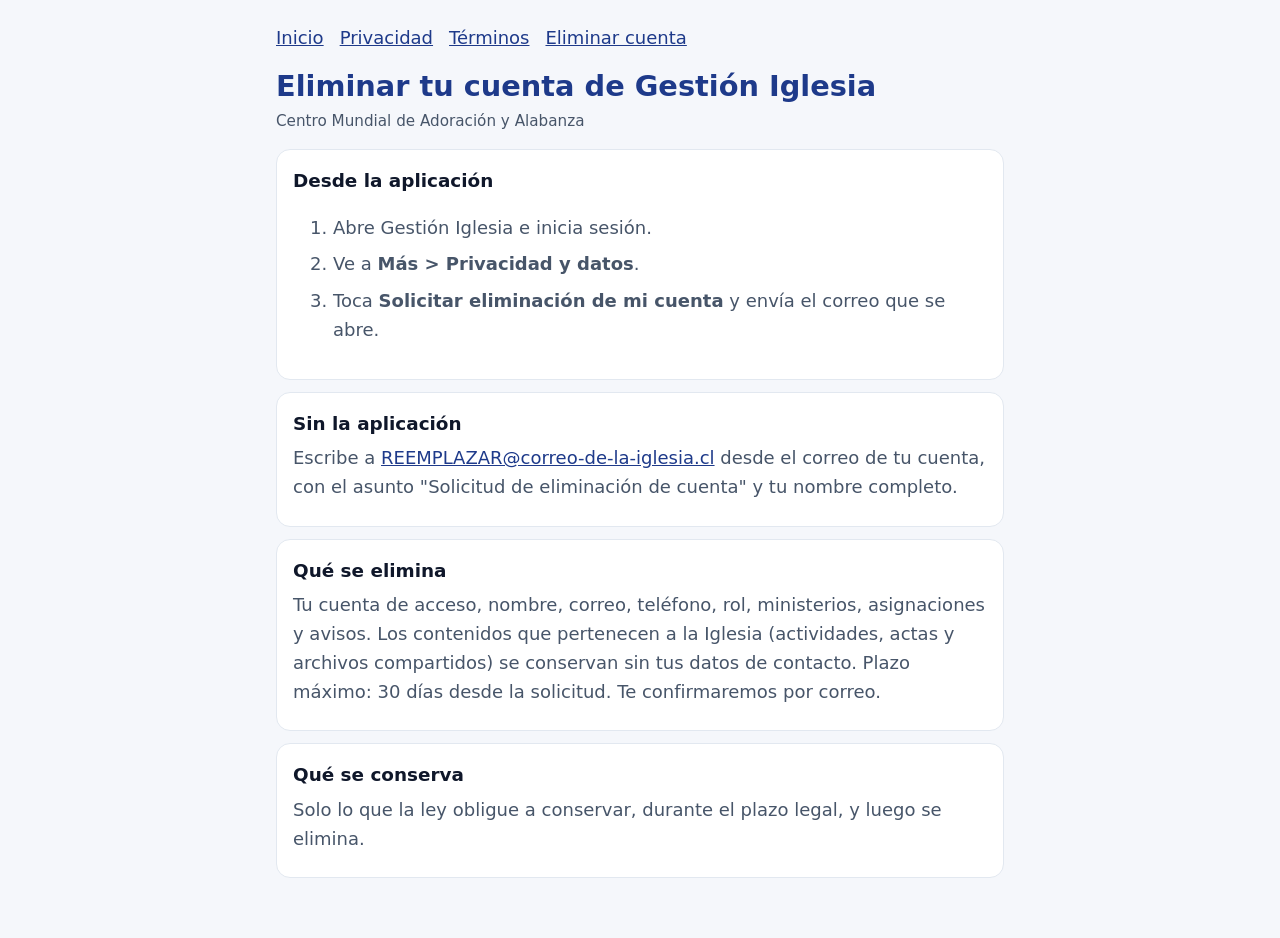
==== docs/eliminar-cuenta.html @ 36d09663 "feat: cumplimiento legal para publicar en Google Play - Consentimiento previo con casillas desmarcad" ====
<!doctype html>
<html lang="es-CL">
<head>
<meta charset="utf-8">
<meta name="viewport" content="width=device-width, initial-scale=1">
<title>Eliminar cuenta · Gestión Iglesia</title>
<link rel="stylesheet" href="estilo.css">
</head>
<body>
<main>
<nav aria-label="Documentos legales">
  <a href="index.html">Inicio</a>
  <a href="privacidad.html">Privacidad</a>
  <a href="terminos.html">Términos</a>
  <a href="eliminar-cuenta.html" aria-current="page">Eliminar cuenta</a>
</nav>
<h1>Eliminar tu cuenta de Gestión Iglesia</h1>
<p class="meta">Centro Mundial de Adoración y Alabanza</p>

<section><h2>Desde la aplicación</h2>
<ol>
  <li>Abre Gestión Iglesia e inicia sesión.</li>
  <li>Ve a <strong>Más &gt; Privacidad y datos</strong>.</li>
  <li>Toca <strong>Solicitar eliminación de mi cuenta</strong> y envía el correo que se abre.</li>
</ol></section>

<section><h2>Sin la aplicación</h2>
<p>Escribe a <a href="mailto:REEMPLAZAR@correo-de-la-iglesia.cl?subject=Solicitud%20de%20eliminaci%C3%B3n%20de%20cuenta">REEMPLAZAR@correo-de-la-iglesia.cl</a> desde el correo de tu cuenta, con el asunto "Solicitud de eliminación de cuenta" y tu nombre completo.</p></section>

<section><h2>Qué se elimina</h2>
<p>Tu cuenta de acceso, nombre, correo, teléfono, rol, ministerios, asignaciones y avisos. Los contenidos que pertenecen a la Iglesia (actividades, actas y archivos compartidos) se conservan sin tus datos de contacto. Plazo máximo: 30 días desde la solicitud. Te confirmaremos por correo.</p></section>

<section><h2>Qué se conserva</h2>
<p>Solo lo que la ley obligue a conservar, durante el plazo legal, y luego se elimina.</p></section>
</main>
</body>
</html>
---- docs/estilo.css ----
:root { --brand: #1e3a8a; --text: #0f172a; --muted: #475569; --bg: #f5f7fb; --card: #ffffff; --border: #e2e8f0; --danger: #b42318; }
@media (prefers-color-scheme: dark) {
  :root { --brand: #93c5fd; --text: #f1f5f9; --muted: #cbd5e1; --bg: #0f172a; --card: #1e293b; --border: #334155; --danger: #fca5a5; }
}
* { box-sizing: border-box; }
body { margin: 0; background: var(--bg); color: var(--text); font: 18px/1.6 system-ui, -apple-system, "Segoe UI", Roboto, sans-serif; }
main { max-width: 760px; margin: 0 auto; padding: 24px 16px 48px; }
h1 { color: var(--brand); font-size: 1.8rem; line-height: 1.25; margin: 0 0 4px; }
h2 { font-size: 1.15rem; margin: 0 0 6px; }
section { background: var(--card); border: 1px solid var(--border); border-radius: 14px; padding: 16px; margin: 12px 0; }
p, li { color: var(--muted); margin: 0 0 8px; }
.meta { color: var(--muted); font-size: .95rem; margin-bottom: 16px; }
a { color: var(--brand); }
a:focus-visible { outline: 3px solid var(--brand); outline-offset: 2px; border-radius: 4px; }
nav { display: flex; flex-wrap: wrap; gap: 8px 16px; margin: 0 0 16px; }
.danger { color: var(--danger); }
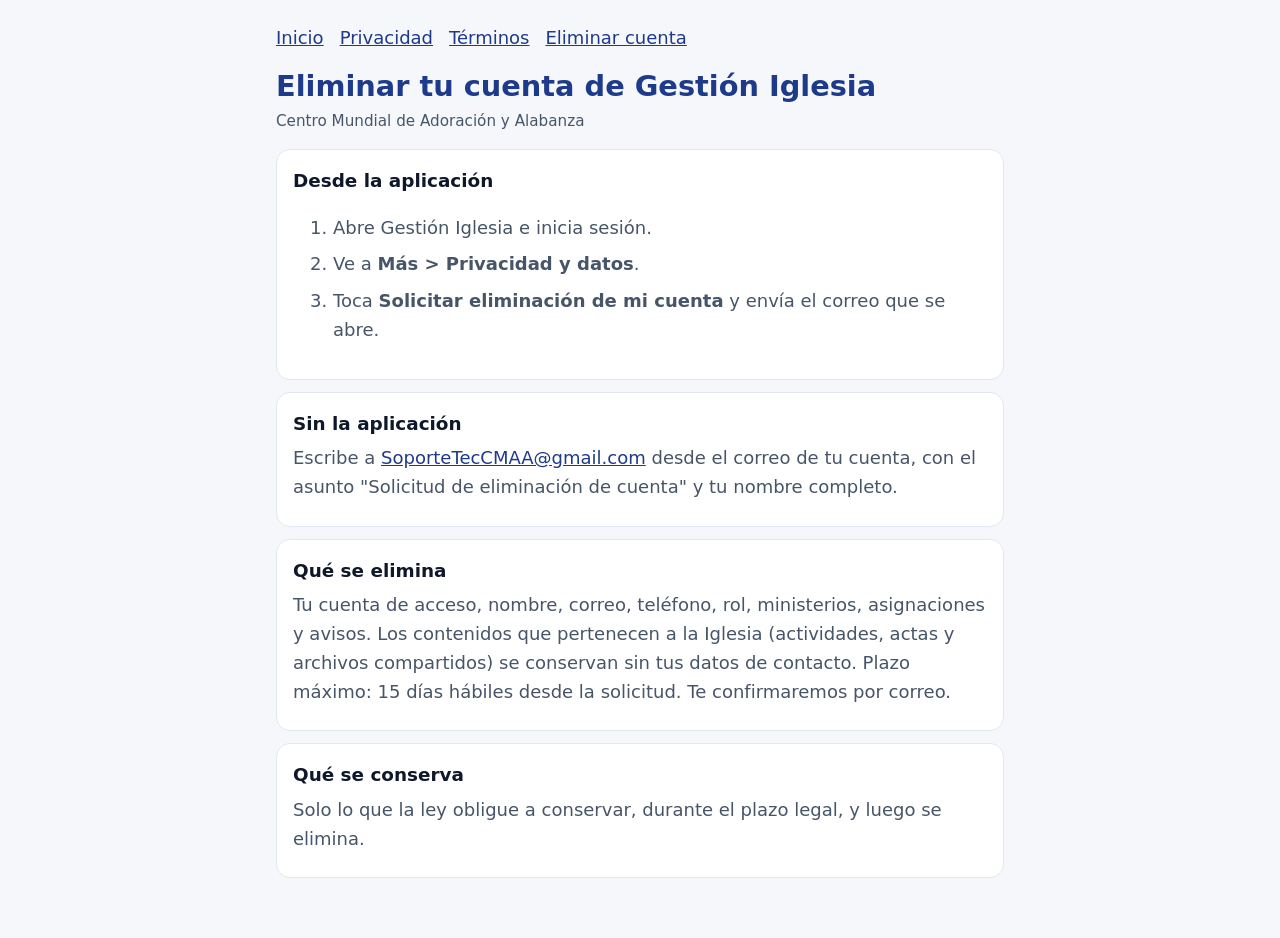
==== commit bff12342: "feat: adaptar políticas a la Ley 1581 de 2012 (Colombia) y datos del responsable - Responsable, domi" ====
--- a/docs/eliminar-cuenta.html
+++ b/docs/eliminar-cuenta.html
@@ -1,5 +1,5 @@
 <!doctype html>
-<html lang="es-CL">
+<html lang="es-CO">
 <head>
 <meta charset="utf-8">
 <meta name="viewport" content="width=device-width, initial-scale=1">
@@ -25,10 +25,10 @@
 </ol></section>
 
 <section><h2>Sin la aplicación</h2>
-<p>Escribe a <a href="mailto:REEMPLAZAR@correo-de-la-iglesia.cl?subject=Solicitud%20de%20eliminaci%C3%B3n%20de%20cuenta">REEMPLAZAR@correo-de-la-iglesia.cl</a> desde el correo de tu cuenta, con el asunto "Solicitud de eliminación de cuenta" y tu nombre completo.</p></section>
+<p>Escribe a <a href="mailto:SoporteTecCMAA@gmail.com?subject=Solicitud%20de%20eliminaci%C3%B3n%20de%20cuenta">SoporteTecCMAA@gmail.com</a> desde el correo de tu cuenta, con el asunto "Solicitud de eliminación de cuenta" y tu nombre completo.</p></section>
 
 <section><h2>Qué se elimina</h2>
-<p>Tu cuenta de acceso, nombre, correo, teléfono, rol, ministerios, asignaciones y avisos. Los contenidos que pertenecen a la Iglesia (actividades, actas y archivos compartidos) se conservan sin tus datos de contacto. Plazo máximo: 30 días desde la solicitud. Te confirmaremos por correo.</p></section>
+<p>Tu cuenta de acceso, nombre, correo, teléfono, rol, ministerios, asignaciones y avisos. Los contenidos que pertenecen a la Iglesia (actividades, actas y archivos compartidos) se conservan sin tus datos de contacto. Plazo máximo: 15 días hábiles desde la solicitud. Te confirmaremos por correo.</p></section>
 
 <section><h2>Qué se conserva</h2>
 <p>Solo lo que la ley obligue a conservar, durante el plazo legal, y luego se elimina.</p></section>
